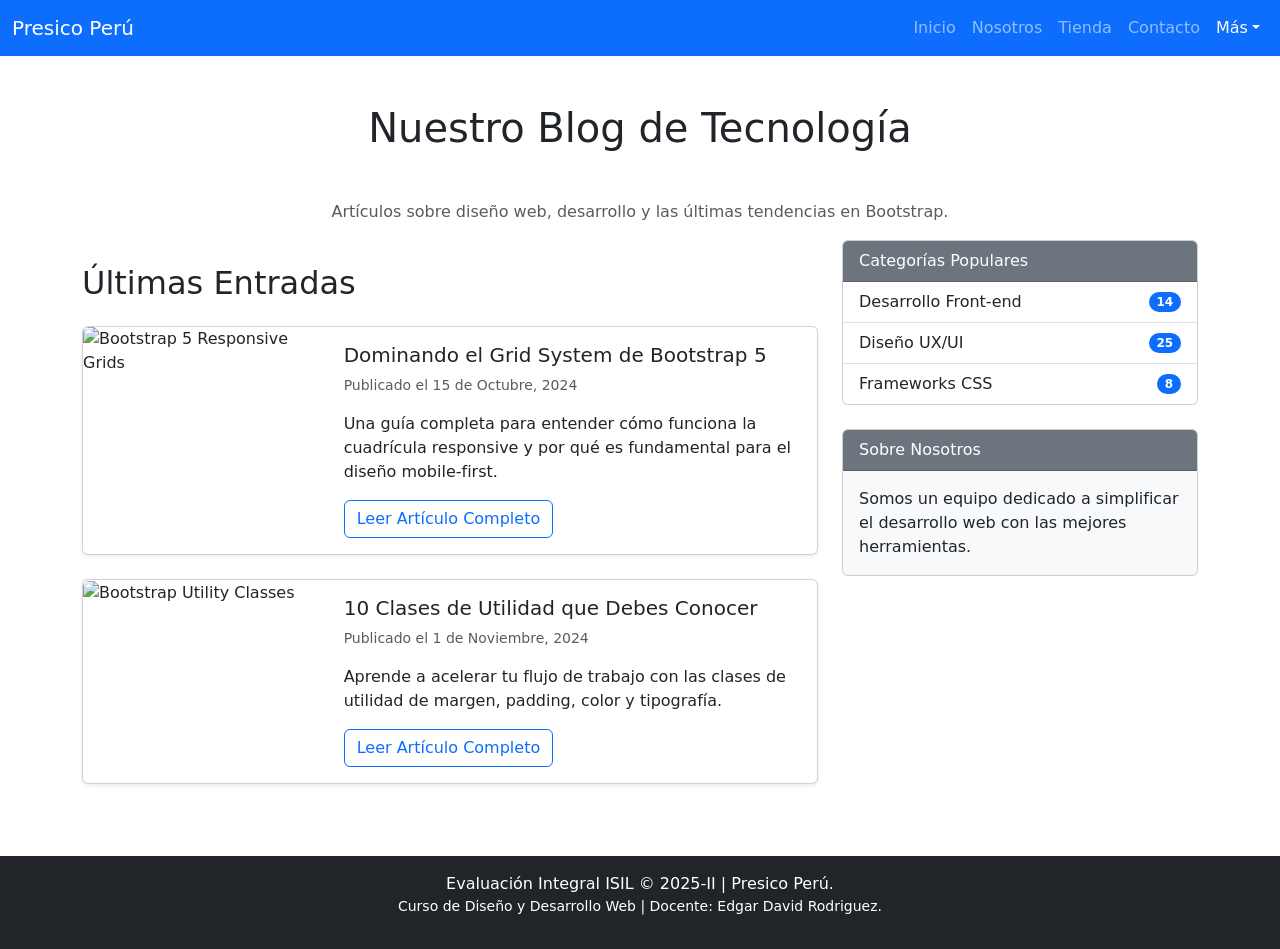
==== blog.html @ 66e8bcda "Add files via upload" ====
<!doctype html>
<html lang="es">
<head>
    <meta charset="utf-8">
    <meta name="viewport" content="width=device-width, initial-scale=1">
    <title>Presico Perú - Blog</title>
    
    <link href="https://cdn.jsdelivr.net/npm/bootstrap@5.3.3/dist/css/bootstrap.min.css" rel="stylesheet" integrity="sha384-QWTKZyjpPEjISv5WaRU9OFeRpok6YctnYmDr5pNlyT2bRjXh0JMhjY6hW+ALEwIH" crossorigin="anonymous">
    
    <link rel="stylesheet" href="estilos.css">
    
    <link rel="stylesheet" href="https://cdn.jsdelivr.net/npm/bootstrap-icons@1.11.3/font/bootstrap-icons.min.css">
</head>
<body>

    <header>
        <nav class="navbar navbar-expand-lg navbar-dark bg-primary">
            <div class="container-fluid">
                <a class="navbar-brand" href="index.html">Presico Perú</a>
                <button class="navbar-toggler" type="button" data-bs-toggle="collapse" data-bs-target="#navbarNav" aria-controls="navbarNav" aria-expanded="false" aria-label="Toggle navigation">
                    <span class="navbar-toggler-icon"></span>
                </button>
                <div class="collapse navbar-collapse" id="navbarNav">
                    <ul class="navbar-nav ms-auto">
                        <li class="nav-item">
                            <a class="nav-link" href="index.html">Inicio</a>
                        </li>
                        <li class="nav-item">
                            <a class="nav-link" href="nosotros.html">Nosotros</a>
                        </li>
                        <li class="nav-item">
                            <a class="nav-link" href="tienda.html">Tienda</a>
                        </li>
                        <li class="nav-item">
                            <a class="nav-link" href="contacto.html">Contacto</a>
                        </li>
                        <li class="nav-item dropdown">
                            <a class="nav-link dropdown-toggle active" href="#" id="navbarDropdown" role="button" data-bs-toggle="dropdown" aria-expanded="false">Más</a>
                            <ul class="dropdown-menu" aria-labelledby="navbarDropdown">
                                <li><a class="dropdown-item" href="blog.html">Blog</a></li>
                                <li><a class="dropdown-item" href="noticias.html">Noticias</a></li>
                            </ul>
                        </li>
                    </ul>
                </div>
            </div>
        </nav>
    </header>

    <main class="container my-5">
        <h1 class="text-center mb-5">Nuestro Blog de Tecnología</h1>
        <p class="text-center text-muted">Artículos sobre diseño web, desarrollo y las últimas tendencias en Bootstrap.</p>

        <div class="row">
            <div class="col-lg-8">
                <h2 class="mt-4 mb-4">Últimas Entradas</h2>

                <div class="card mb-4 shadow-sm">
                    <div class="row g-0">
                        <div class="col-md-4">
                            <img src="assets/blog1.jpg" class="img-fluid rounded-start" alt="Bootstrap 5 Responsive Grids" style="height: 100%; object-fit: cover;">
                        </div>
                        <div class="col-md-8">
                            <div class="card-body">
                                <h5 class="card-title">Dominando el Grid System de Bootstrap 5</h5>
                                <p class="card-text small text-muted">Publicado el 15 de Octubre, 2024</p>
                                <p class="card-text">Una guía completa para entender cómo funciona la cuadrícula responsive y por qué es fundamental para el diseño mobile-first.</p>
                                <a href="#" class="btn btn-outline-primary">Leer Artículo Completo</a>
                            </div>
                        </div>
                    </div>
                </div>

                <div class="card mb-4 shadow-sm">
                    <div class="row g-0">
                        <div class="col-md-4">
                            <img src="assets/blog2.jpg" class="img-fluid rounded-start" alt="Bootstrap Utility Classes" style="height: 100%; object-fit: cover;">
                        </div>
                        <div class="col-md-8">
                            <div class="card-body">
                                <h5 class="card-title">10 Clases de Utilidad que Debes Conocer</h5>
                                <p class="card-text small text-muted">Publicado el 1 de Noviembre, 2024</p>
                                <p class="card-text">Aprende a acelerar tu flujo de trabajo con las clases de utilidad de margen, padding, color y tipografía.</p>
                                <a href="#" class="btn btn-outline-primary">Leer Artículo Completo</a>
                            </div>
                        </div>
                    </div>
                </div>
            </div>

            <div class="col-lg-4">
                <div class="card bg-light mb-4">
                    <div class="card-header bg-secondary text-white">
                        Categorías Populares
                    </div>
                    <ul class="list-group list-group-flush">
                        <li class="list-group-item d-flex justify-content-between align-items-center">
                            Desarrollo Front-end
                            <span class="badge bg-primary rounded-pill">14</span>
                        </li>
                        <li class="list-group-item d-flex justify-content-between align-items-center">
                            Diseño UX/UI
                            <span class="badge bg-primary rounded-pill">25</span>
                        </li>
                        <li class="list-group-item d-flex justify-content-between align-items-center">
                            Frameworks CSS
                            <span class="badge bg-primary rounded-pill">8</span>
                        </li>
                    </ul>
                </div>

                <div class="card bg-light">
                    <div class="card-header bg-secondary text-white">
                        Sobre Nosotros
                    </div>
                    <div class="card-body">
                        <p class="card-text">Somos un equipo dedicado a simplificar el desarrollo web con las mejores herramientas.</p>
                    </div>
                </div>
            </div>
        </div>
    </main>


    <footer class="bg-dark text-white py-3 mt-5">
        <div class="container text-center">
            <p class="mb-0">Evaluación Integral ISIL © 2025-II | Presico Perú.</p>
            <p class="small">Curso de Diseño y Desarrollo Web | Docente: Edgar David Rodriguez.</p>
        </div>
    </footer>

    <script src="https://cdn.jsdelivr.net/npm/bootstrap@5.3.3/dist/js/bootstrap.bundle.min.js" integrity="sha384-YvpcrYf0tY3lHB60NNkmXc5s9fDVZLESaAA55NDzOxhy9GkcIdslK1eN7N6jIeHz" crossorigin="anonymous"></script>
</body>
</html>
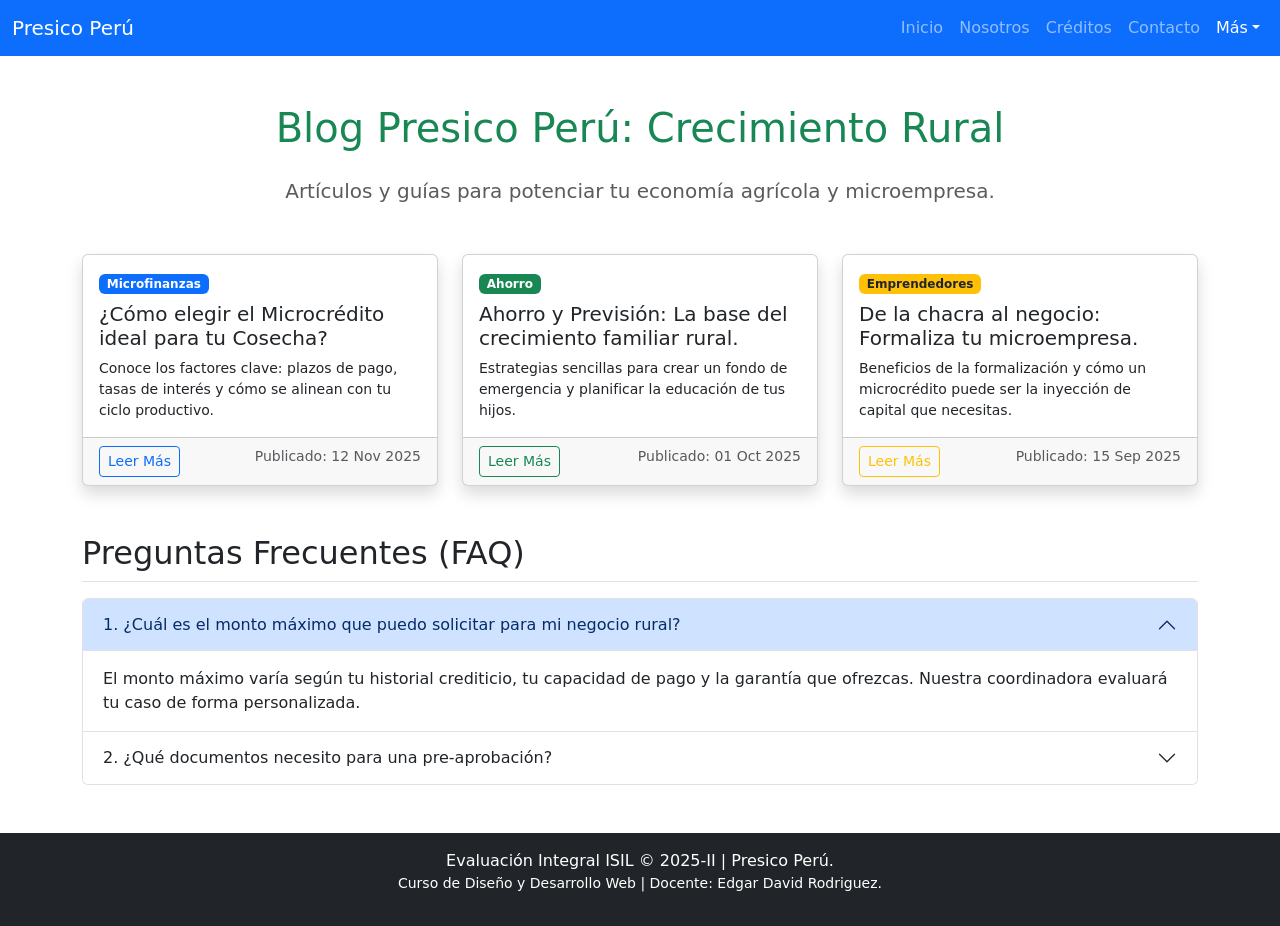
==== commit 5ae195f3: "Update blog.html" ====
--- a/blog.html
+++ b/blog.html
@@ -3,7 +3,7 @@
 <head>
     <meta charset="utf-8">
     <meta name="viewport" content="width=device-width, initial-scale=1">
-    <title>Presico Perú - Blog</title>
+    <title>Presico Perú - Blog de Finanzas Rurales</title>
     
     <link href="https://cdn.jsdelivr.net/npm/bootstrap@5.3.3/dist/css/bootstrap.min.css" rel="stylesheet" integrity="sha384-QWTKZyjpPEjISv5WaRU9OFeRpok6YctnYmDr5pNlyT2bRjXh0JMhjY6hW+ALEwIH" crossorigin="anonymous">
     
@@ -29,16 +29,16 @@
                             <a class="nav-link" href="nosotros.html">Nosotros</a>
                         </li>
                         <li class="nav-item">
-                            <a class="nav-link" href="tienda.html">Tienda</a>
+                            <a class="nav-link" href="tienda.html">Créditos</a>
                         </li>
                         <li class="nav-item">
                             <a class="nav-link" href="contacto.html">Contacto</a>
                         </li>
                         <li class="nav-item dropdown">
-                            <a class="nav-link dropdown-toggle active" href="#" id="navbarDropdown" role="button" data-bs-toggle="dropdown" aria-expanded="false">Más</a>
+                            <a class="nav-link active dropdown-toggle" href="#" id="navbarDropdown" role="button" data-bs-toggle="dropdown" aria-expanded="false">Más</a>
                             <ul class="dropdown-menu" aria-labelledby="navbarDropdown">
-                                <li><a class="dropdown-item" href="blog.html">Blog</a></li>
-                                <li><a class="dropdown-item" href="noticias.html">Noticias</a></li>
+                                <li><a class="dropdown-item active" href="blog.html">Blog</a></li>
+                                <li><a class="dropdown-item" href="noticias.html">Novedades</a></li>
                             </ul>
                         </li>
                     </ul>
@@ -48,79 +48,84 @@
     </header>
 
     <main class="container my-5">
-        <h1 class="text-center mb-5">Nuestro Blog de Tecnología</h1>
-        <p class="text-center text-muted">Artículos sobre diseño web, desarrollo y las últimas tendencias en Bootstrap.</p>
+        <h1 class="text-center mb-4 text-success">Blog Presico Perú: Crecimiento Rural</h1>
+        <p class="text-center lead text-muted">Artículos y guías para potenciar tu economía agrícola y microempresa.</p>
 
-        <div class="row">
-            <div class="col-lg-8">
-                <h2 class="mt-4 mb-4">Últimas Entradas</h2>
-
-                <div class="card mb-4 shadow-sm">
-                    <div class="row g-0">
-                        <div class="col-md-4">
-                            <img src="assets/blog1.jpg" class="img-fluid rounded-start" alt="Bootstrap 5 Responsive Grids" style="height: 100%; object-fit: cover;">
-                        </div>
-                        <div class="col-md-8">
-                            <div class="card-body">
-                                <h5 class="card-title">Dominando el Grid System de Bootstrap 5</h5>
-                                <p class="card-text small text-muted">Publicado el 15 de Octubre, 2024</p>
-                                <p class="card-text">Una guía completa para entender cómo funciona la cuadrícula responsive y por qué es fundamental para el diseño mobile-first.</p>
-                                <a href="#" class="btn btn-outline-primary">Leer Artículo Completo</a>
-                            </div>
-                        </div>
+        <div class="row row-cols-1 row-cols-md-2 row-cols-lg-3 g-4 mt-4">
+            
+            <div class="col">
+                <div class="card h-100 shadow">
+                    <div class="card-body">
+                        <span class="badge bg-primary mb-2">Microfinanzas</span>
+                        <h5 class="card-title">¿Cómo elegir el Microcrédito ideal para tu Cosecha?</h5>
+                        <p class="card-text small">Conoce los factores clave: plazos de pago, tasas de interés y cómo se alinean con tu ciclo productivo.</p>
                     </div>
-                </div>
-
-                <div class="card mb-4 shadow-sm">
-                    <div class="row g-0">
-                        <div class="col-md-4">
-                            <img src="assets/blog2.jpg" class="img-fluid rounded-start" alt="Bootstrap Utility Classes" style="height: 100%; object-fit: cover;">
-                        </div>
-                        <div class="col-md-8">
-                            <div class="card-body">
-                                <h5 class="card-title">10 Clases de Utilidad que Debes Conocer</h5>
-                                <p class="card-text small text-muted">Publicado el 1 de Noviembre, 2024</p>
-                                <p class="card-text">Aprende a acelerar tu flujo de trabajo con las clases de utilidad de margen, padding, color y tipografía.</p>
-                                <a href="#" class="btn btn-outline-primary">Leer Artículo Completo</a>
-                            </div>
-                        </div>
+                    <div class="card-footer">
+                        <a href="#" class="btn btn-sm btn-outline-primary">Leer Más</a>
+                        <small class="text-muted float-end">Publicado: 12 Nov 2025</small>
                     </div>
                 </div>
             </div>
 
-            <div class="col-lg-4">
-                <div class="card bg-light mb-4">
-                    <div class="card-header bg-secondary text-white">
-                        Categorías Populares
+            <div class="col">
+                <div class="card h-100 shadow">
+                    <div class="card-body">
+                        <span class="badge bg-success mb-2">Ahorro</span>
+                        <h5 class="card-title">Ahorro y Previsión: La base del crecimiento familiar rural.</h5>
+                        <p class="card-text small">Estrategias sencillas para crear un fondo de emergencia y planificar la educación de tus hijos.</p>
                     </div>
-                    <ul class="list-group list-group-flush">
-                        <li class="list-group-item d-flex justify-content-between align-items-center">
-                            Desarrollo Front-end
-                            <span class="badge bg-primary rounded-pill">14</span>
-                        </li>
-                        <li class="list-group-item d-flex justify-content-between align-items-center">
-                            Diseño UX/UI
-                            <span class="badge bg-primary rounded-pill">25</span>
-                        </li>
-                        <li class="list-group-item d-flex justify-content-between align-items-center">
-                            Frameworks CSS
-                            <span class="badge bg-primary rounded-pill">8</span>
-                        </li>
-                    </ul>
+                    <div class="card-footer">
+                        <a href="#" class="btn btn-sm btn-outline-success">Leer Más</a>
+                        <small class="text-muted float-end">Publicado: 01 Oct 2025</small>
+                    </div>
                 </div>
+            </div>
 
-                <div class="card bg-light">
-                    <div class="card-header bg-secondary text-white">
-                        Sobre Nosotros
+            <div class="col">
+                <div class="card h-100 shadow">
+                    <div class="card-body">
+                        <span class="badge bg-warning text-dark mb-2">Emprendedores</span>
+                        <h5 class="card-title">De la chacra al negocio: Formaliza tu microempresa.</h5>
+                        <p class="card-text small">Beneficios de la formalización y cómo un microcrédito puede ser la inyección de capital que necesitas.</p>
                     </div>
-                    <div class="card-body">
-                        <p class="card-text">Somos un equipo dedicado a simplificar el desarrollo web con las mejores herramientas.</p>
+                    <div class="card-footer">
+                        <a href="#" class="btn btn-sm btn-outline-warning">Leer Más</a>
+                        <small class="text-muted float-end">Publicado: 15 Sep 2025</small>
+                    </div>
+                </div>
+            </div>
+
+        </div>
+
+        <h2 class="mt-5 mb-3 border-bottom pb-2">Preguntas Frecuentes (FAQ)</h2>
+        <div class="accordion" id="accordionFinanciero">
+            <div class="accordion-item">
+                <h2 class="accordion-header" id="headingOne">
+                    <button class="accordion-button" type="button" data-bs-toggle="collapse" data-bs-target="#collapseOne" aria-expanded="true" aria-controls="collapseOne">
+                        1. ¿Cuál es el monto máximo que puedo solicitar para mi negocio rural?
+                    </button>
+                </h2>
+                <div id="collapseOne" class="accordion-collapse collapse show" aria-labelledby="headingOne" data-bs-parent="#accordionFinanciero">
+                    <div class="accordion-body">
+                        El monto máximo varía según tu historial crediticio, tu capacidad de pago y la garantía que ofrezcas. Nuestra coordinadora evaluará tu caso de forma personalizada.
+                    </div>
+                </div>
+            </div>
+            <div class="accordion-item">
+                <h2 class="accordion-header" id="headingTwo">
+                    <button class="accordion-button collapsed" type="button" data-bs-toggle="collapse" data-bs-target="#collapseTwo" aria-expanded="false" aria-controls="collapseTwo">
+                        2. ¿Qué documentos necesito para una pre-aprobación?
+                    </button>
+                </h2>
+                <div id="collapseTwo" class="accordion-collapse collapse" aria-labelledby="headingTwo" data-bs-parent="#accordionFinanciero">
+                    <div class="accordion-body">
+                        Necesitas tu DNI, recibos de servicios, y documentación que acredite la propiedad de tu negocio o actividad agrícola.
                     </div>
                 </div>
             </div>
         </div>
+
     </main>
-
 
     <footer class="bg-dark text-white py-3 mt-5">
         <div class="container text-center">
@@ -131,4 +136,4 @@
 
     <script src="https://cdn.jsdelivr.net/npm/bootstrap@5.3.3/dist/js/bootstrap.bundle.min.js" integrity="sha384-YvpcrYf0tY3lHB60NNkmXc5s9fDVZLESaAA55NDzOxhy9GkcIdslK1eN7N6jIeHz" crossorigin="anonymous"></script>
 </body>
-</html>+</html>
